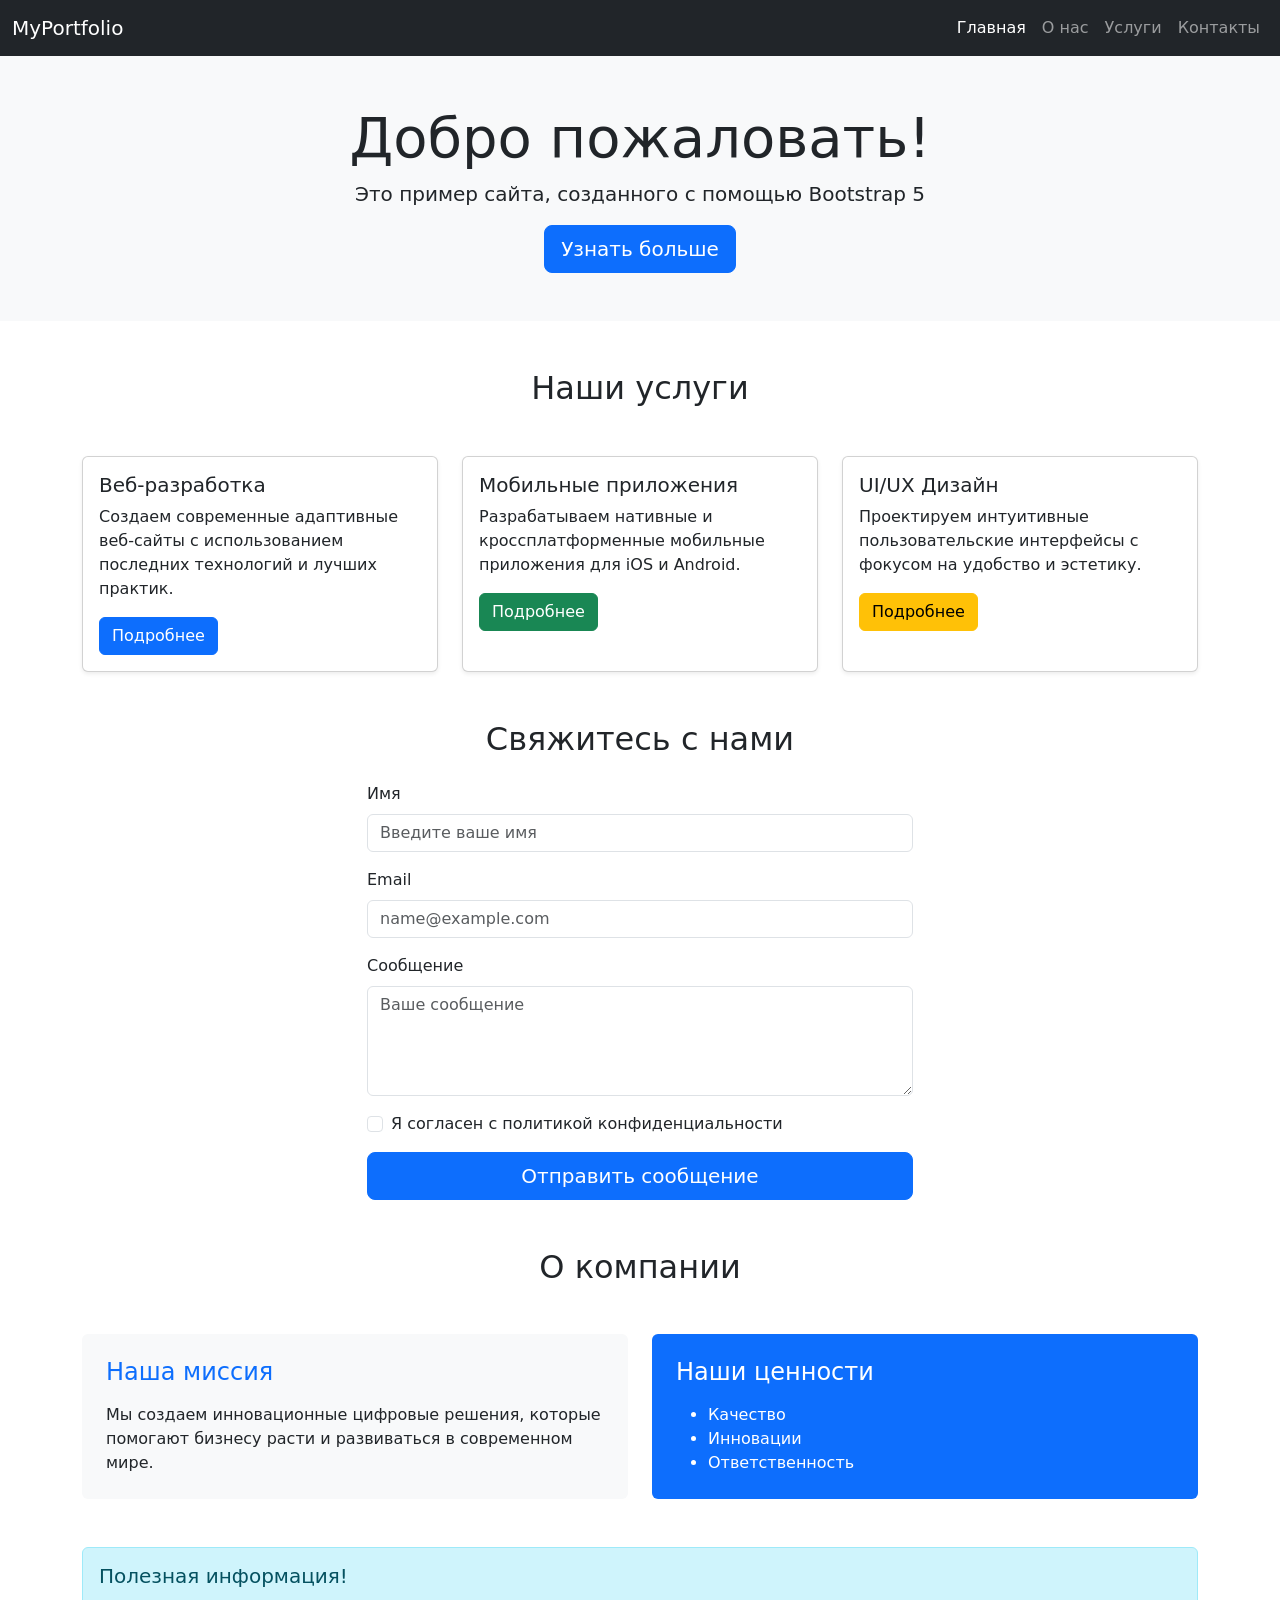
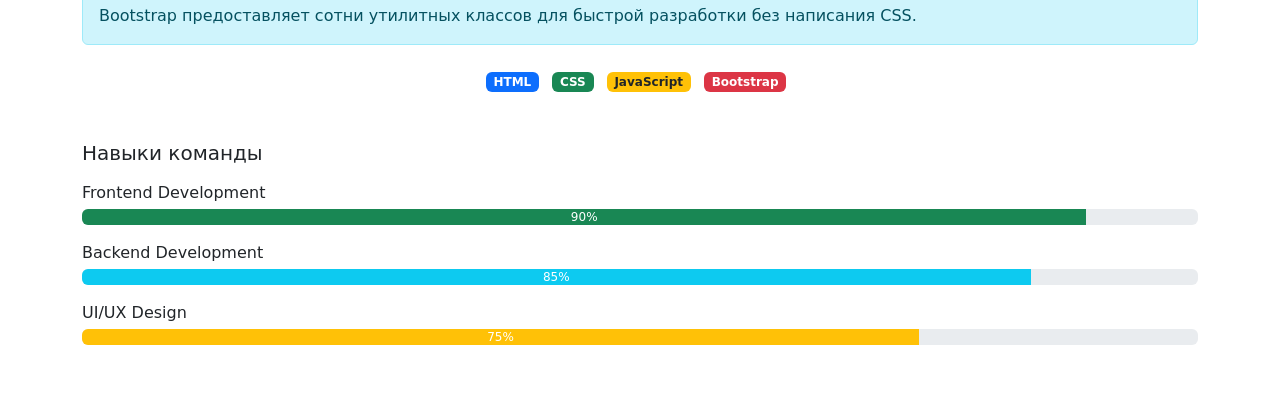
==== experiment.html @ 425e79dd "Step 7: Bootstrap utility classes" ====
<!DOCTYPE html>
<html lang="ru">
<head>
    <meta charset="UTF-8" />
    <meta name="viewport" content="width=device-width, initial-scale=1.0" />
    <title>Experiment</title>
    <!-- Bootstrap -->
    <link href="https://cdn.jsdelivr.net/npm/bootstrap@5.3.8/dist/css/bootstrap.min.css" rel="stylesheet" integrity="sha384-sRIl4kxILFvY47J16cr9ZwB07vP4J8+LH7qKQnuqkuIAvNWLzeN8tE5YBujZqJLB" crossorigin="anonymous">
    <!-- custom CSS -->
    <link rel="stylesheet" href="custom.css"/>
</head>
<body>
    <!-- Навигационная панель -->
    <nav class="navbar navbar-expand-lg navbar-dark bg-dark">
    <div class="container-fluid">
        <a class="navbar-brand" href="#">MyPortfolio</a>
        <!-- Кнопка для мобильного меню -->
        <button
        class="navbar-toggler"
        type="button"
        data-bs-toggle="collapse"
        data-bs-target="#navbarNav"
        aria-controls="navbarNav"
        aria-expanded="false"
        aria-label="Toggle navigation"
        >
        <span class="navbar-toggler-icon"></span>
        </button>
        <!-- Пункты меню -->
        <div class="collapse navbar-collapse" id="navbarNav">
        <ul class="navbar-nav ms-auto">
            <li class="nav-item">
            <a class="nav-link active" href="#home">Главная</a>
            </li>
            <li class="nav-item">
            <a class="nav-link" href="#about">О нас</a>
            </li>
            <li class="nav-item">
            <a class="nav-link" href="#services">Услуги</a>
            </li>
            <li class="nav-item">
            <a class="nav-link" href="#contact">Контакты</a>
            </li>
        </ul>
        </div>
    </div>
    </nav>

    <!-- Hero секция -->
    <div class="container-fluid bg-light py-5" id="home">
    <div class="container text-center">
        <h1 class="display-4">Добро пожаловать!</h1>
        <p class="lead">Это пример сайта, созданного с помощью Bootstrap 5</p>
        <button class="btn btn-primary btn-lg">Узнать больше</button>
    </div>
    </div>
    <!-- Секция с карточками -->
    <div class="container my-5" id="services">
    <h2 class="text-center mb-5">Наши услуги</h2>
    <div class="row g-4">
        <!-- Карточка 1 -->
        <div class="col-12 col-md-6 col-lg-4">
        <div class="card h-100 shadow-sm">
            <div class="card-body">
            <h5 class="card-title">Веб-разработка</h5>
            <p class="card-text">
                Создаем современные адаптивные веб-сайты с использованием
                последних технологий и лучших практик.
            </p>
            <a href="#" class="btn btn-primary">Подробнее</a>
            </div>
        </div>
        </div>
        <!-- Карточка 2 -->
        <div class="col-12 col-md-6 col-lg-4">
        <div class="card h-100 shadow-sm">
            <div class="card-body">
            <h5 class="card-title">Мобильные приложения</h5>
            <p class="card-text">
                Разрабатываем нативные и кроссплатформенные мобильные приложения
                для iOS и Android.
            </p>
            <a href="#" class="btn btn-success">Подробнее</a>
            </div>
        </div>
        </div>
        <!-- Карточка 3 -->
        <div class="col-12 col-md-6 col-lg-4">
        <div class="card h-100 shadow-sm">
            <div class="card-body">
            <h5 class="card-title">UI/UX Дизайн</h5>
            <p class="card-text">
                Проектируем интуитивные пользовательские интерфейсы с фокусом на
                удобство и эстетику.
            </p>
            <a href="#" class="btn btn-warning">Подробнее</a>
            </div>
        </div>
        </div>
    </div>
    </div>
        <!-- Секция с формой -->
    <div class="container my-5" id="contact">
    <div class="row justify-content-center">
        <div class="col-lg-6">
        <h2 class="text-center mb-4">Свяжитесь с нами</h2>
        <form id="contactForm" class="needs-validation" novalidate>
            <!-- Имя -->
            <div class="mb-3">
            <label for="name" class="form-label">Имя</label>
            <input
                type="text"
                class="form-control"
                id="name"
                placeholder="Введите ваше имя"
                required
            />
            <div class="invalid-feedback">Пожалуйста, введите ваше имя</div>
            </div>
            <!-- Email -->
            <div class="mb-3">
            <label for="email" class="form-label">Email</label>
            <input
                type="email"
                class="form-control"
                id="email"
                placeholder="name@example.com"
                required
            />
            <div class="invalid-feedback">Пожалуйста, введите корректный email</div>
            </div>
            <!-- Сообщение -->
            <div class="mb-3">
            <label for="message" class="form-label">Сообщение</label>
            <textarea
                class="form-control"
                id="message"
                rows="4"
                placeholder="Ваше сообщение"
                required
            ></textarea>
            <div class="invalid-feedback">Пожалуйста, введите сообщение</div>
            </div>
            <!-- Checkbox -->
            <div class="mb-3 form-check">
            <input
                type="checkbox"
                class="form-check-input"
                id="agree"
                required
            />
            <label class="form-check-label" for="agree">
                Я согласен с политикой конфиденциальности
            </label>
            <div class="invalid-feedback">Вы должны согласиться с условиями</div>
            </div>
            <!-- Кнопка отправки -->
            <div class="d-grid">
            <button type="submit" class="btn btn-primary btn-lg">
                Отправить сообщение
            </button>
            </div>
        </form>
        </div>
    </div>
    </div>

        <!-- Секция утилитных классов с дополнительными отступами -->
    <div class="container my-5" id="about">
    <h2 class="text-center mb-5">О компании</h2>
    <!-- Отступы и выравнивание -->
    <div class="row gy-4"> <!-- добавлен класс gy-4 для вертикальных отступов между колонками -->
        <div class="col-md-6 mb-4">
        <div class="p-4 bg-light rounded">
            <h4 class="text-primary mb-3">Наша миссия</h4> <!-- добавлен mb-3 для отступа снизу -->
            <p class="mb-0">
            Мы создаем инновационные цифровые решения, которые помогают
            бизнесу расти и развиваться в современном мире.
            </p>
        </div>
        </div>
        <div class="col-md-6 mb-4">
        <div class="p-4 bg-primary text-white rounded">
            <h4 class="mb-3">Наши ценности</h4> <!-- добавлен mb-3 для отступа снизу -->
            <ul class="mb-0">
            <li>Качество</li>
            <li>Инновации</li>
            <li>Ответственность</li>
            </ul>
        </div>
        </div>
    </div>
    <!-- Примеры утилитных классов -->
    <div class="alert alert-info mt-4 mb-4" role="alert">
        <h5 class="alert-heading mb-3">Полезная информация!</h5> <!-- добавлен mb-3 для отступа снизу -->
        <p class="mb-0">
        Bootstrap предоставляет сотни утилитных классов для быстрой разработки
        без написания CSS.
        </p>
    </div>
    <!-- Бейджи и кнопки -->
    <div class="text-center mt-4 mb-5"> <!-- добавлен mb-5 для снизу -->
        <span class="badge bg-primary me-2">HTML</span>
        <span class="badge bg-success me-2">CSS</span>
        <span class="badge bg-warning text-dark me-2">JavaScript</span>
        <span class="badge bg-danger me-2">Bootstrap</span>
    </div>
    <!-- Прогресс-бары -->
    <div class="mt-5 mb-5">
        <h5 class="mb-3">Навыки команды</h5> <!-- добавлен mb-3 для отступа снизу -->
        <div class="mb-3">
        <label class="mb-1">Frontend Development</label>
        <div class="progress">
            <div
            class="progress-bar bg-success"
            role="progressbar"
            style="width: 90%"
            aria-valuenow="90"
            aria-valuemin="0"
            aria-valuemax="100"
            >
            90%
            </div>
        </div>
        </div>
        <div class="mb-3">
        <label class="mb-1">Backend Development</label>
        <div class="progress">
            <div
            class="progress-bar bg-info"
            role="progressbar"
            style="width: 85%"
            aria-valuenow="85"
            aria-valuemin="0"
            aria-valuemax="100"
            >
            85%
            </div>
        </div>
        </div>
        <div class="mb-3">
        <label class="mb-1">UI/UX Design</label>
        <div class="progress">
            <div
            class="progress-bar bg-warning"
            role="progressbar"
            style="width: 75%"
            aria-valuenow="75"
            aria-valuemin="0"
            aria-valuemax="100"
            >
            75%
            </div>
        </div>
        </div>
    </div>
    </div>

    <script>
  // Валидация формы Bootstrap
  (function () {
    "use strict";

    const form = document.getElementById("contactForm");

    form.addEventListener(
      "submit",
      function (event) {
        if (!form.checkValidity()) {
          event.preventDefault();
          event.stopPropagation();
        } else {
          event.preventDefault();
          alert("Форма успешно отправлена!");
          form.reset();
          form.classList.remove("was-validated");
        }
        form.classList.add("was-validated");
      },
      false
    );
    })();
    </script>
    <script src="https://cdn.jsdelivr.net/npm/bootstrap@5.3.8/dist/js/bootstrap.bundle.min.js" integrity="sha384-FKyoEForCGlyvwx9Hj09JcYn3nv7wiPVlz7YYwJrWVcXK/BmnVDxM+D2scQbITxI" crossorigin="anonymous"></script>
</body>
</html>
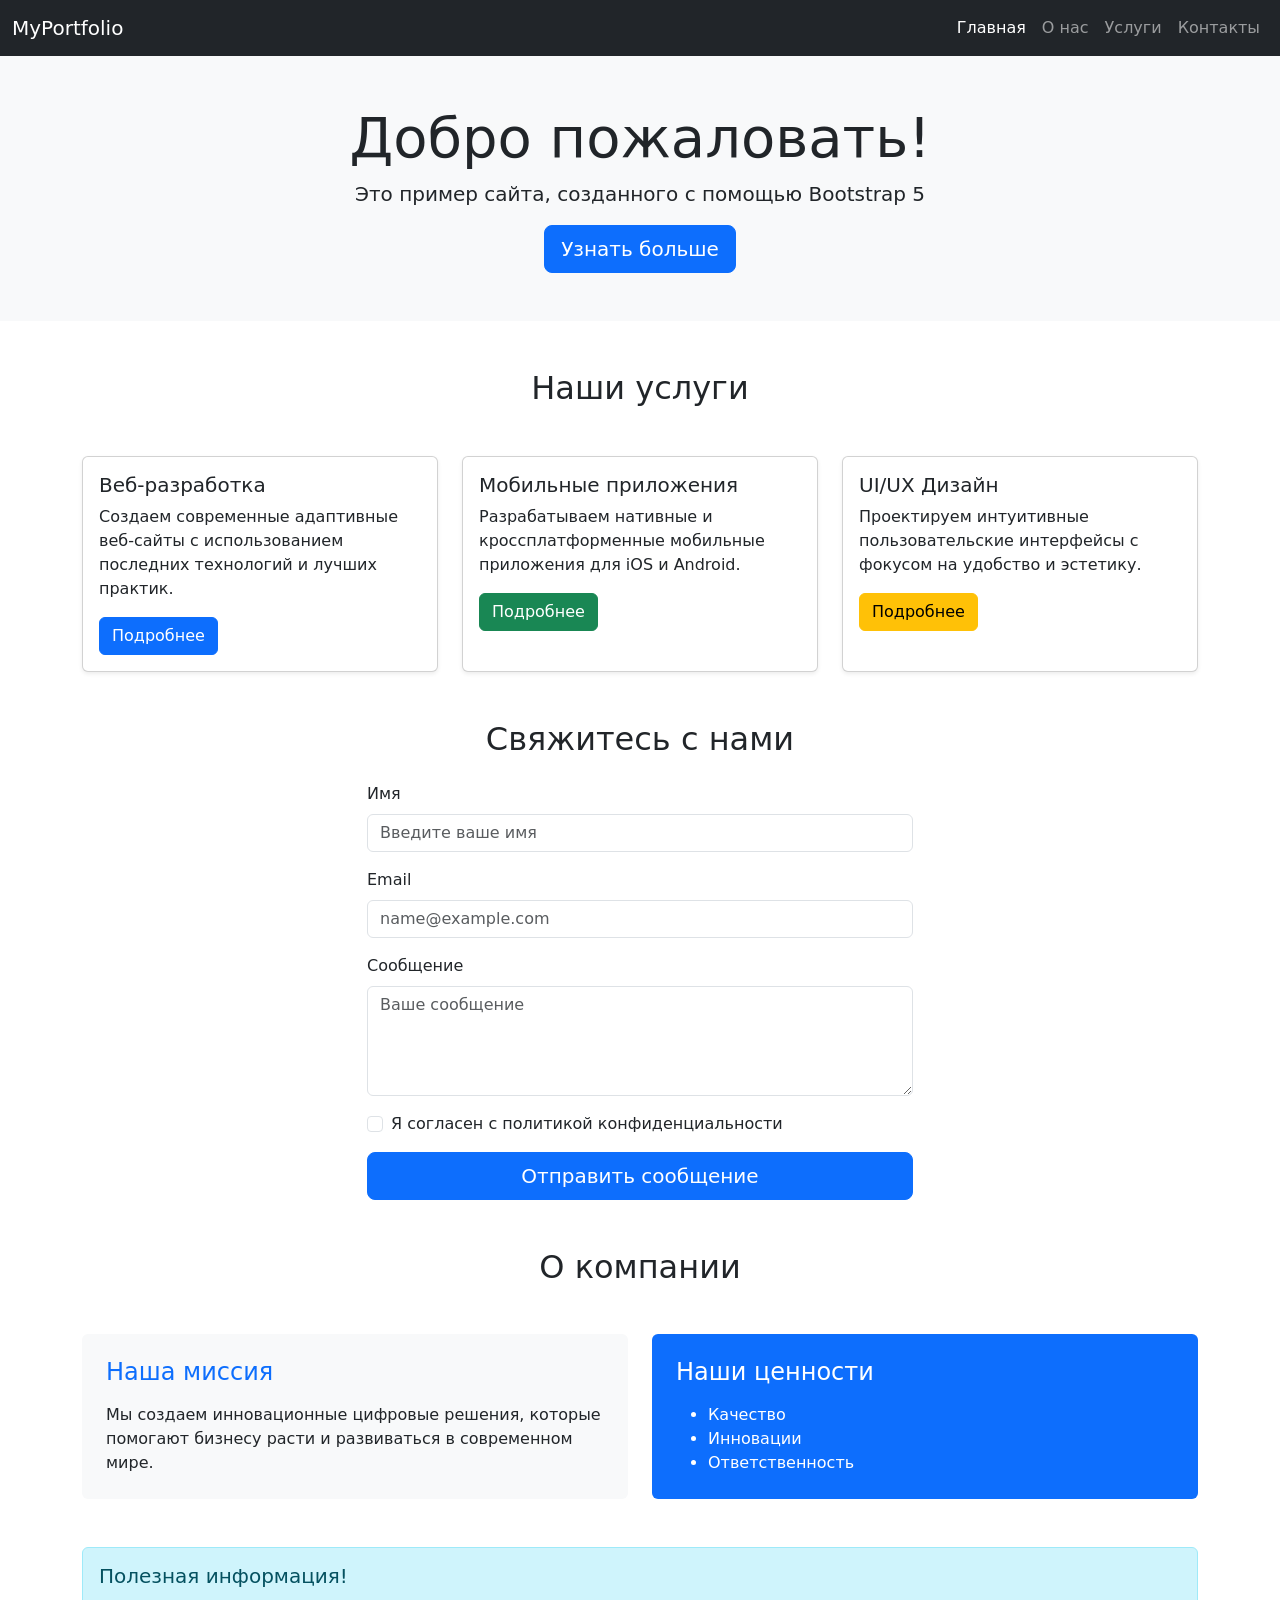
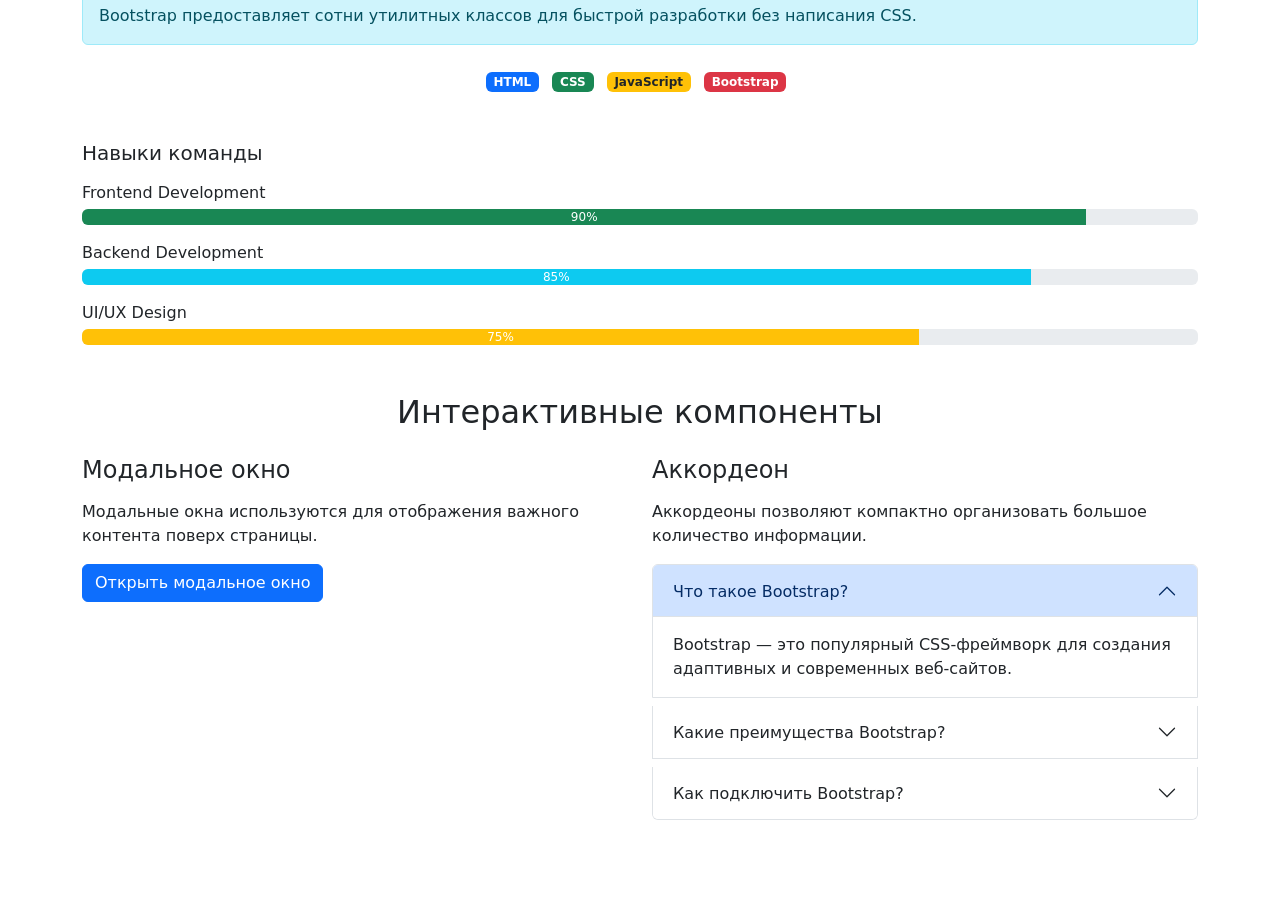
==== commit c1a29c53: "Step 8: Bootstrap modal and accordion" ====
--- a/experiment.html
+++ b/experiment.html
@@ -256,6 +256,158 @@
     </div>
     </div>
 
+        <!-- Секция с модальным окном и аккордеоном с отступами -->
+    <div class="container my-5">
+    <h2 class="text-center mb-4">Интерактивные компоненты</h2>
+    <div class="row gy-4"> <!-- добавлен gy-4 для вертикальных отступов между колонками -->
+        <!-- Модальное окно -->
+        <div class="col-md-6 mb-4">
+        <h4 class="mb-3">Модальное окно</h4>
+        <p class="mb-3">
+            Модальные окна используются для отображения важного контента поверх
+            страницы.
+        </p>
+        <!-- Кнопка открытия модального окна -->
+        <button
+            type="button"
+            class="btn btn-primary mb-3"
+            data-bs-toggle="modal"
+            data-bs-target="#exampleModal"
+        >
+            Открыть модальное окно
+        </button>
+        <!-- Само модальное окно -->
+        <div
+            class="modal fade"
+            id="exampleModal"
+            tabindex="-1"
+            aria-labelledby="exampleModalLabel"
+            aria-hidden="true"
+        >
+            <div class="modal-dialog modal-dialog-centered">
+            <div class="modal-content p-3">
+                <div class="modal-header">
+                <h5 class="modal-title" id="exampleModalLabel">
+                    Добро пожаловать!
+                </h5>
+                <button
+                    type="button"
+                    class="btn-close"
+                    data-bs-dismiss="modal"
+                    aria-label="Close"
+                ></button>
+                </div>
+                <div class="modal-body mb-3">
+                Это пример модального окна Bootstrap. Здесь может быть любой
+                контент: текст, формы, изображения.
+                </div>
+                <div class="modal-footer">
+                <button
+                    type="button"
+                    class="btn btn-secondary"
+                    data-bs-dismiss="modal"
+                >
+                    Закрыть
+                </button>
+                <button type="button" class="btn btn-primary">
+                    Сохранить изменения
+                </button>
+                </div>
+            </div>
+            </div>
+        </div>
+        </div>
+        <!-- Аккордеон -->
+        <div class="col-md-6 mb-4">
+        <h4 class="mb-3">Аккордеон</h4>
+        <p class="mb-3">
+            Аккордеоны позволяют компактно организовать большое количество
+            информации.
+        </p>
+        <div class="accordion" id="accordionExample">
+            <!-- Элемент 1 -->
+            <div class="accordion-item mb-2">
+            <h2 class="accordion-header" id="headingOne">
+                <button
+                class="accordion-button"
+                type="button"
+                data-bs-toggle="collapse"
+                data-bs-target="#collapseOne"
+                aria-expanded="true"
+                aria-controls="collapseOne"
+                >
+                Что такое Bootstrap?
+                </button>
+            </h2>
+            <div
+                id="collapseOne"
+                class="accordion-collapse collapse show"
+                aria-labelledby="headingOne"
+                data-bs-parent="#accordionExample"
+            >
+                <div class="accordion-body">
+                Bootstrap — это популярный CSS-фреймворк для создания
+                адаптивных и современных веб-сайтов.
+                </div>
+            </div>
+            </div>
+            <!-- Элемент 2 -->
+            <div class="accordion-item mb-2">
+            <h2 class="accordion-header" id="headingTwo">
+                <button
+                class="accordion-button collapsed"
+                type="button"
+                data-bs-toggle="collapse"
+                data-bs-target="#collapseTwo"
+                aria-expanded="false"
+                aria-controls="collapseTwo"
+                >
+                Какие преимущества Bootstrap?
+                </button>
+            </h2>
+            <div
+                id="collapseTwo"
+                class="accordion-collapse collapse"
+                aria-labelledby="headingTwo"
+                data-bs-parent="#accordionExample"
+            >
+                <div class="accordion-body">
+                Быстрая разработка, готовые компоненты, адаптивность,
+                кроссбраузерность и большое сообщество разработчиков.
+                </div>
+            </div>
+            </div>
+            <!-- Элемент 3 -->
+            <div class="accordion-item mb-2">
+            <h2 class="accordion-header" id="headingThree">
+                <button
+                class="accordion-button collapsed"
+                type="button"
+                data-bs-toggle="collapse"
+                data-bs-target="#collapseThree"
+                aria-expanded="false"
+                aria-controls="collapseThree"
+                >
+                Как подключить Bootstrap?
+                </button>
+            </h2>
+            <div
+                id="collapseThree"
+                class="accordion-collapse collapse"
+                aria-labelledby="headingThree"
+                data-bs-parent="#accordionExample"
+            >
+                <div class="accordion-body">
+                Bootstrap можно подключить через CDN (быстро) или установить
+                локально через npm (для продакшн-проектов).
+                </div>
+            </div>
+            </div>
+        </div>
+        </div>
+    </div>
+    </div>
+
     <script>
   // Валидация формы Bootstrap
   (function () {
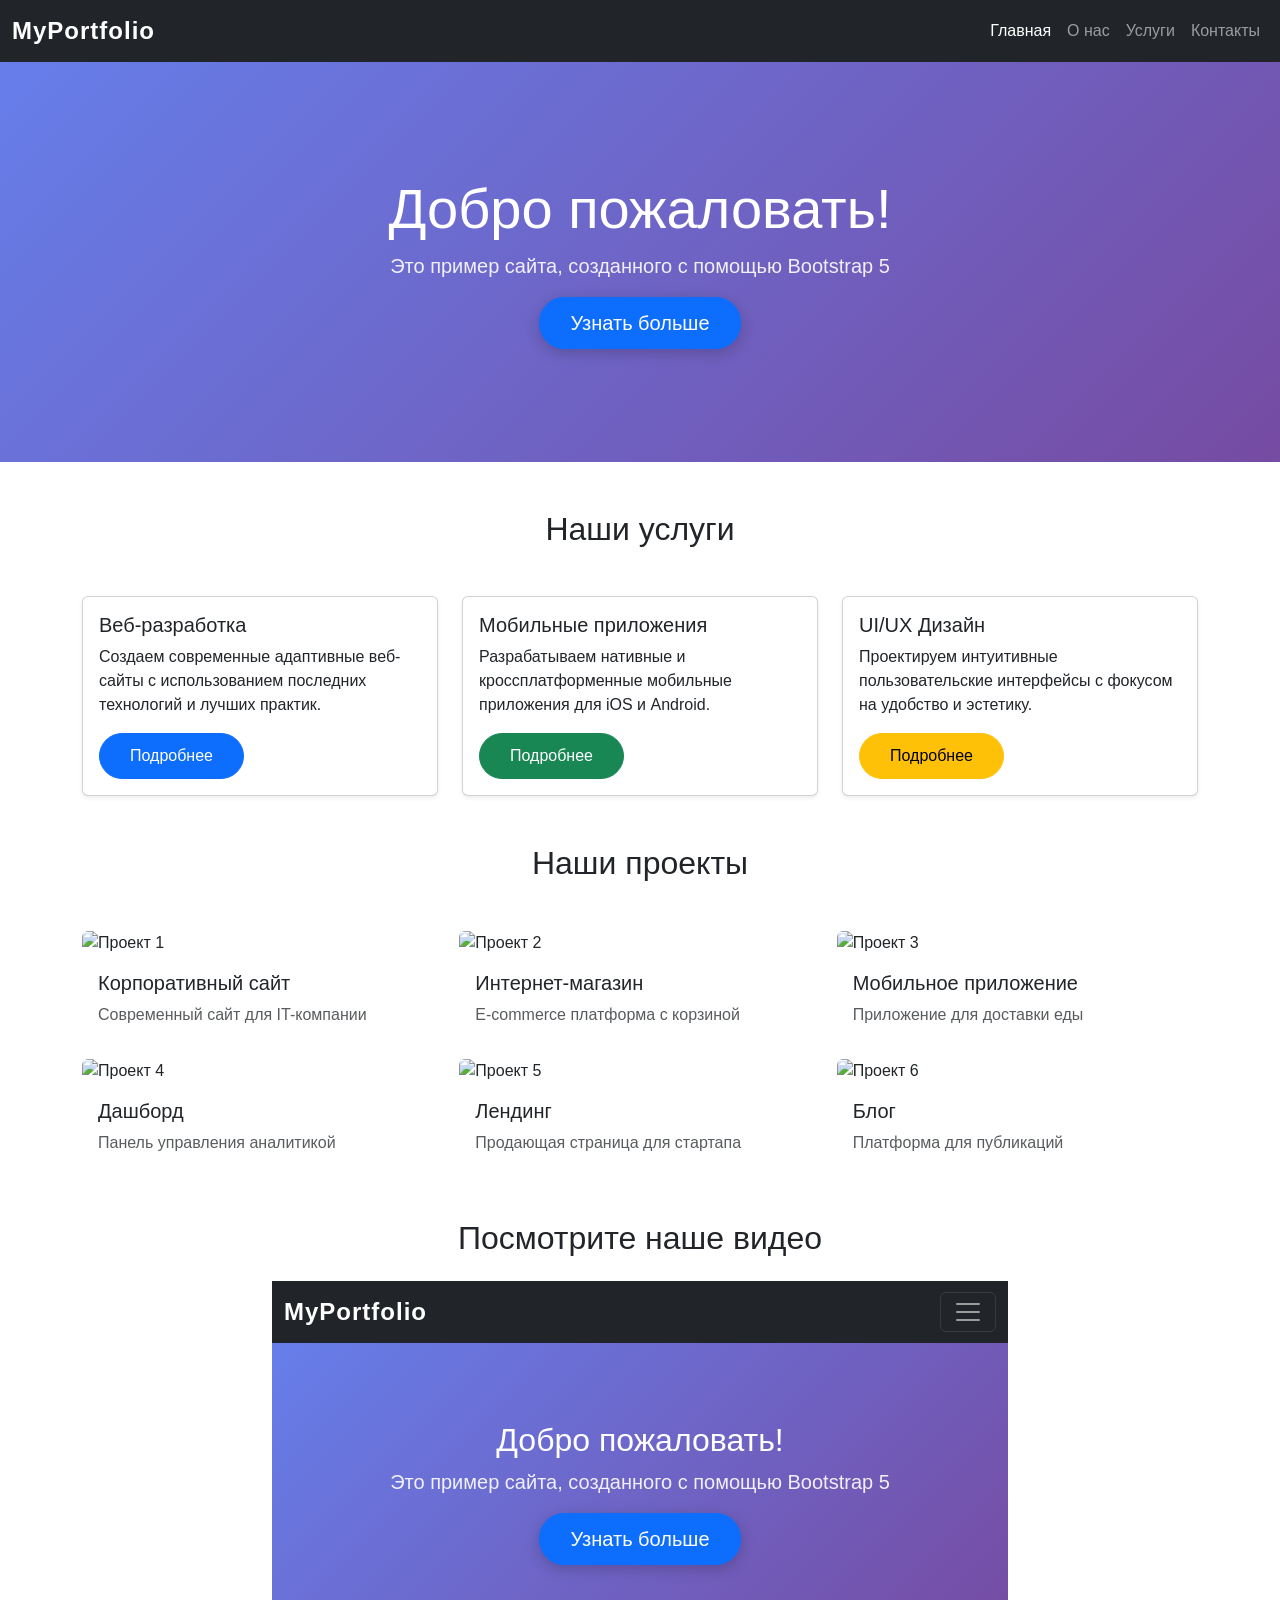
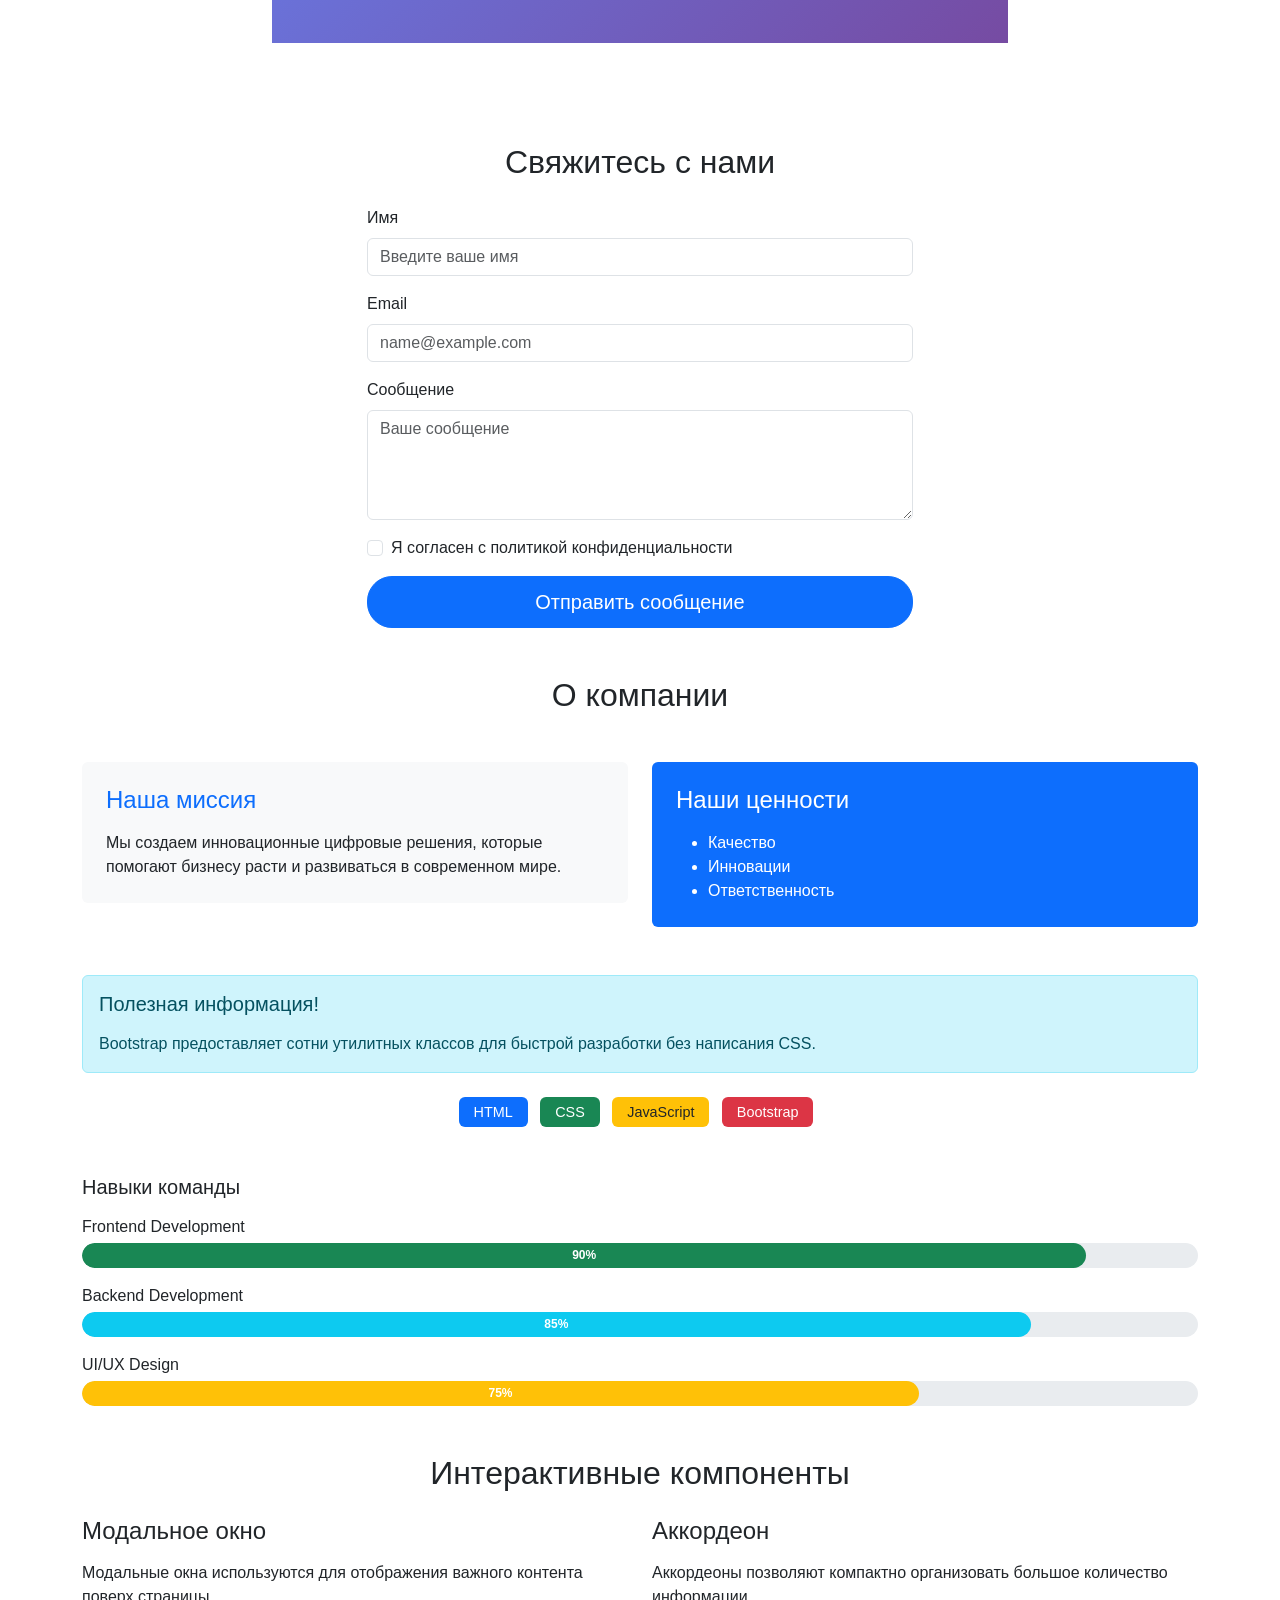
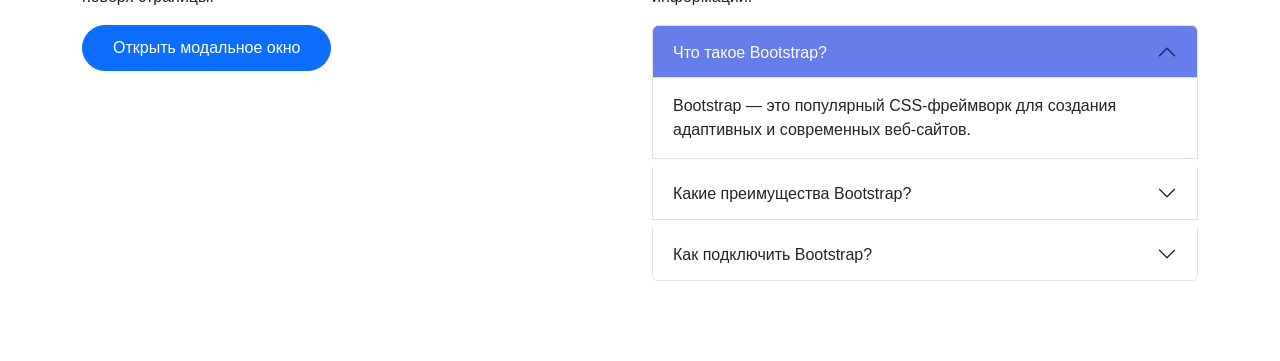
==== commit b70442f1: "Step 10: responsive images and embedded media" ====
--- a/experiment.html
+++ b/experiment.html
@@ -95,6 +95,109 @@
             </p>
             <a href="#" class="btn btn-warning">Подробнее</a>
             </div>
+        </div>
+        </div>
+    </div>
+    </div>
+
+        <!-- Секция с галереей изображений -->
+    <div class="container my-5">
+    <h2 class="text-center mb-5">Наши проекты</h2>
+    <div class="row g-3">
+        <!-- Проект 1 -->
+        <div class="col-12 col-sm-6 col-lg-4">
+        <div class="card border-0">
+            <img
+            src="https://placeholder.apptor.studio/200/200/product1.png"
+            class="card-img-top img-fluid rounded"
+            alt="Проект 1"
+            />
+            <div class="card-body">
+            <h5 class="card-title">Корпоративный сайт</h5>
+            <p class="card-text text-muted">Современный сайт для IT-компании</p>
+            </div>
+        </div>
+        </div>
+        <!-- Проект 2 -->
+        <div class="col-12 col-sm-6 col-lg-4">
+        <div class="card border-0">
+            <img
+            src="https://placeholder.apptor.studio/200/200/product2.png"
+            class="card-img-top img-fluid rounded"
+            alt="Проект 2"
+            />
+            <div class="card-body">
+            <h5 class="card-title">Интернет-магазин</h5>
+            <p class="card-text text-muted">E-commerce платформа с корзиной</p>
+            </div>
+        </div>
+        </div>
+        <!-- Проект 3 -->
+        <div class="col-12 col-sm-6 col-lg-4">
+        <div class="card border-0">
+            <img
+            src="https://placeholder.apptor.studio/200/200/product3.png"
+            class="card-img-top img-fluid rounded"
+            alt="Проект 3"
+            />
+            <div class="card-body">
+            <h5 class="card-title">Мобильное приложение</h5>
+            <p class="card-text text-muted">Приложение для доставки еды</p>
+            </div>
+        </div>
+        </div>
+        <!-- Проект 4 -->
+        <div class="col-12 col-sm-6 col-lg-4">
+        <div class="card border-0">
+            <img
+            src="https://placeholder.apptor.studio/200/200/product4.png"
+            class="card-img-top img-fluid rounded"
+            alt="Проект 4"
+            />
+            <div class="card-body">
+            <h5 class="card-title">Дашборд</h5>
+            <p class="card-text text-muted">Панель управления аналитикой</p>
+            </div>
+        </div>
+        </div>
+        <!-- Проект 5 -->
+        <div class="col-12 col-sm-6 col-lg-4">
+        <div class="card border-0">
+            <img
+            src="https://placeholder.apptor.studio/200/200/product5.png"
+            class="card-img-top img-fluid rounded"
+            alt="Проект 5"
+            />
+            <div class="card-body">
+            <h5 class="card-title">Лендинг</h5>
+            <p class="card-text text-muted">Продающая страница для стартапа</p>
+            </div>
+        </div>
+        </div>
+        <!-- Проект 6 -->
+        <div class="col-12 col-sm-6 col-lg-4">
+        <div class="card border-0">
+            <img
+            src="https://placeholder.apptor.studio/200/200/product6.png"
+            class="card-img-top img-fluid rounded"
+            alt="Проект 6"
+            />
+            <div class="card-body">
+            <h5 class="card-title">Блог</h5>
+            <p class="card-text text-muted">Платформа для публикаций</p>
+            </div>
+        </div>
+        </div>
+    </div>
+    </div>
+
+    <!-- Секция с встроенным видео -->
+    <div class="container my-5">
+    <h2 class="text-center mb-4">Посмотрите наше видео</h2>
+    <div class="row justify-content-center">
+        <div class="col-lg-8">
+        <div class="ratio ratio-16x9">
+            <iframe src="#" title="Видео презентация" allowfullscreen></iframe>
         </div>
         </div>
     </div>
--- a/custom.css
+++ b/custom.css
@@ -0,0 +1,155 @@
+.card-price {
+    font-size: 2.3rem;
+    font-weight: bold;
+}
+
+.card {
+    transition: transform 0.3s ease;
+}
+
+.card:hover {
+    transform: scale(1.05);
+}
+
+/* Общие стили */
+body {
+  font-family: "Segoe UI", Tahoma, Geneva, Verdana, sans-serif;
+}
+
+/* Кастомные цвета для навбара */
+.navbar-brand {
+  font-weight: bold;
+  font-size: 1.5rem;
+  letter-spacing: 1px;
+}
+
+.navbar-dark .navbar-nav .nav-link:hover {
+  color: #ffc107 !important;
+  transition: color 0.3s ease;
+}
+
+/* Улучшение Hero-секции */
+#home {
+  background: linear-gradient(135deg, #667eea 0%, #764ba2 100%);
+  color: white;
+  min-height: 400px;
+  display: flex;
+  align-items: center;
+}
+
+#home h1 {
+  color: white;
+}
+
+#home .lead {
+  color: rgba(255, 255, 255, 0.9);
+}
+
+#home .btn {
+  box-shadow: 0 4px 15px rgba(0, 0, 0, 0.2);
+  transition: transform 0.3s ease;
+}
+
+#home .btn:hover {
+  transform: translateY(-3px);
+  box-shadow: 0 6px 20px rgba(0, 0, 0, 0.3);
+}
+
+/* Анимация для карточек */
+.card {
+  transition: transform 0.3s ease, box-shadow 0.3s ease;
+}
+
+.card:hover {
+  transform: translateY(-10px);
+  box-shadow: 0 10px 30px rgba(0, 0, 0, 0.15) !important;
+}
+
+/* Стилизация кнопок */
+.btn {
+  border-radius: 25px;
+  padding: 10px 30px;
+  font-weight: 500;
+  transition: all 0.3s ease;
+}
+
+/* Улучшение формы */
+.form-control:focus {
+  border-color: #667eea;
+  box-shadow: 0 0 0 0.2rem rgba(102, 126, 234, 0.25);
+}
+
+/* Анимация для бейджей */
+.badge {
+  padding: 8px 15px;
+  font-size: 0.9rem;
+  font-weight: 500;
+  transition: transform 0.2s ease;
+}
+
+.badge:hover {
+  transform: scale(1.1);
+  cursor: pointer;
+}
+
+/* Стилизация прогресс-баров */
+.progress {
+  height: 25px;
+  border-radius: 15px;
+  background-color: #e9ecef;
+}
+
+.progress-bar {
+  border-radius: 15px;
+  font-weight: bold;
+  line-height: 25px;
+}
+
+/* Улучшение аккордеона */
+.accordion-button:not(.collapsed) {
+  background-color: #667eea;
+  color: white;
+}
+
+.accordion-button:focus {
+  box-shadow: none;
+  border-color: #667eea;
+}
+
+/* Футер */
+footer {
+  background-color: #212529;
+  color: white;
+  padding: 40px 0;
+  margin-top: 80px;
+}
+
+footer h5 {
+  color: #ffc107;
+  margin-bottom: 20px;
+}
+
+footer a {
+  color: rgba(255, 255, 255, 0.7);
+  text-decoration: none;
+  transition: color 0.3s ease;
+}
+
+footer a:hover {
+  color: #ffc107;
+}
+
+/* Адаптивность */
+@media (max-width: 768px) {
+  #home {
+    min-height: 300px;
+  }
+
+  #home h1 {
+    font-size: 2rem;
+  }
+
+  .card {
+    margin-bottom: 20px;
+  }
+}
